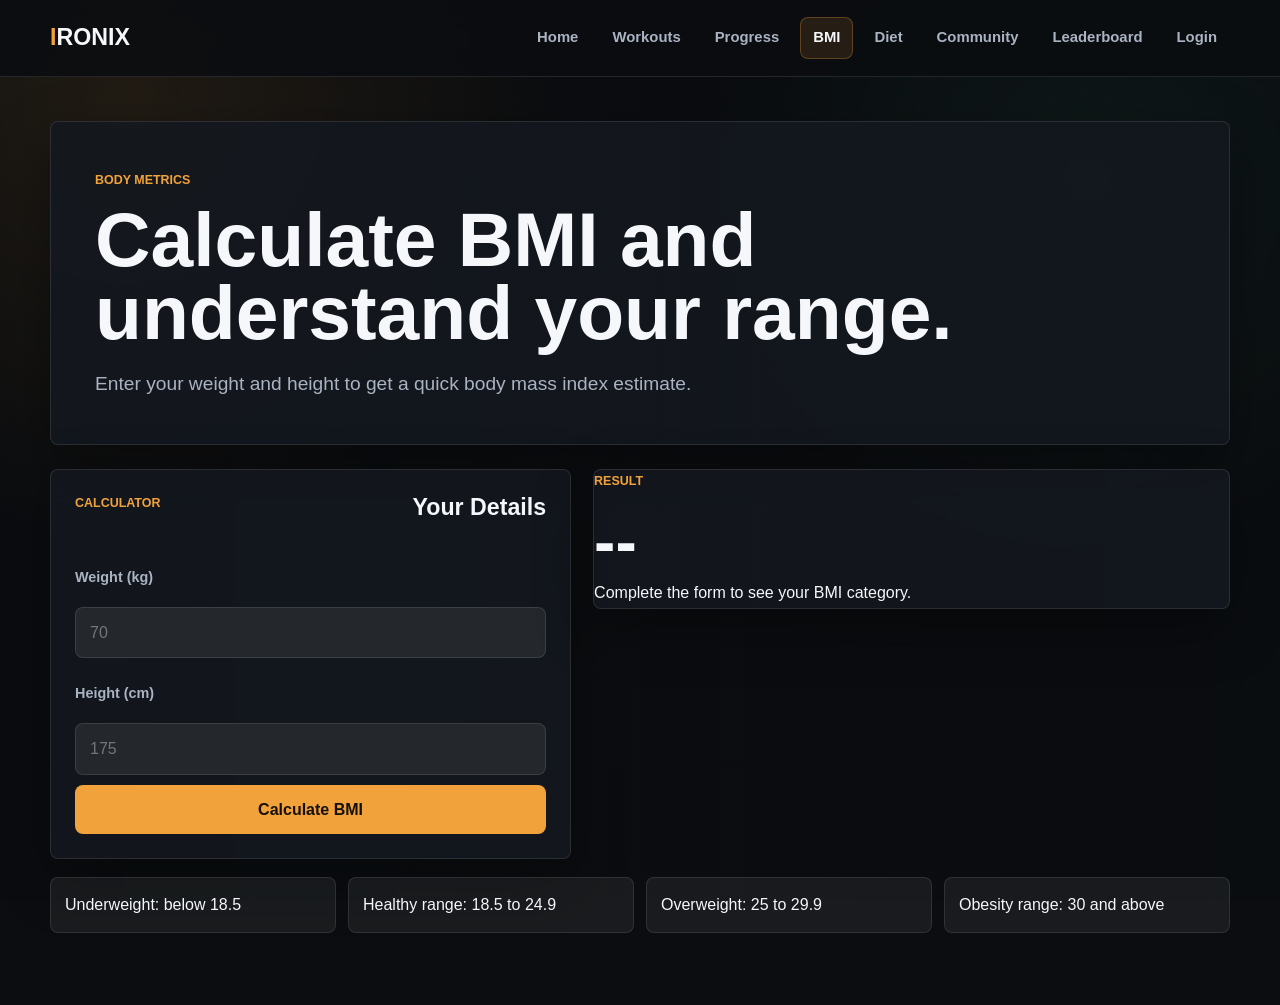
==== bmi.html @ 25ca88ad "Initial Ironix app" ====
<!DOCTYPE html>
<html lang="en">
<head>
  <meta charset="UTF-8">
  <meta name="viewport" content="width=device-width, initial-scale=1.0">
  <title>BMI Calculator - Ironix</title>
  <link rel="stylesheet" href="Css/style.css?v=12">
</head>
<body>
  <header>
    <nav>
      <h1>IRONIX</h1>
      <ul>
        <li><a href="index.html">Home</a></li>
        <li><a href="workouts.php">Workouts</a></li>
        <li><a href="dashboard.php">Progress</a></li>
        <li><a class="active" href="bmi.html">BMI</a></li>
        <li><a href="diet.php">Diet</a></li>
        <li><a href="community.php">Community</a></li>
        <li><a href="leaderboard.php">Leaderboard</a></li>
        <li><a href="login.html">Login</a></li>
      </ul>
    </nav>
  </header>

  <main class="bmi-page">
    <section class="community-hero">
      <div>
        <span class="eyebrow">Body Metrics</span>
        <h2>Calculate BMI and understand your range.</h2>
        <p>Enter your weight and height to get a quick body mass index estimate.</p>
      </div>
    </section>

    <section class="bmi-layout">
      <form class="panel profile-form" id="bmiForm">
        <div class="panel-title">
          <span class="eyebrow">Calculator</span>
          <h3>Your Details</h3>
        </div>

        <label for="weight">Weight (kg)</label>
        <input id="weight" type="number" min="1" step="0.1" placeholder="70" required>

        <label for="height">Height (cm)</label>
        <input id="height" type="number" min="1" step="0.1" placeholder="175" required>

        <button type="submit">Calculate BMI</button>
      </form>

      <section class="panel bmi-result" id="result" aria-live="polite">
        <span class="eyebrow">Result</span>
        <strong>--</strong>
        <p>Complete the form to see your BMI category.</p>
      </section>
    </section>

    <section class="bmi-scale">
      <span>Underweight: below 18.5</span>
      <span>Healthy range: 18.5 to 24.9</span>
      <span>Overweight: 25 to 29.9</span>
      <span>Obesity range: 30 and above</span>
    </section>
  </main>

  <script>
    document.getElementById("bmiForm").addEventListener("submit", event => {
      event.preventDefault();

      const weight = parseFloat(document.getElementById("weight").value);
      const heightCm = parseFloat(document.getElementById("height").value);
      const result = document.getElementById("result");

      if (!weight || !heightCm) {
        result.innerHTML = '<span class="eyebrow">Result</span><strong>--</strong><p>Please enter valid numbers.</p>';
        return;
      }

      const heightM = heightCm / 100;
      const bmi = weight / (heightM * heightM);
      let category = "Healthy range";

      if (bmi < 18.5) category = "Underweight";
      if (bmi >= 25) category = "Overweight";
      if (bmi >= 30) category = "Obesity range";

      result.innerHTML = `<span class="eyebrow">Result</span><strong>${bmi.toFixed(1)}</strong><p>${category}</p>`;
    });
  </script>
</body>
</html>
---- Css/style.css ----
:root {
  --bg: #0b0d10;
  --surface: #14181f;
  --surface-2: #1b2029;
  --line: rgba(255, 255, 255, 0.1);
  --text: #f5f7fb;
  --muted: #aab3c2;
  --accent: #f2a23a;
  --accent-2: #3fb98f;
  --danger: #ff6b6b;
  --shadow: 0 18px 55px rgba(0, 0, 0, 0.35);
}

* {
  box-sizing: border-box;
  margin: 0;
  padding: 0;
}

html {
  scroll-behavior: smooth;
}

body {
  min-height: 100vh;
  background:
    radial-gradient(circle at 10% 10%, rgba(242, 162, 58, 0.16), transparent 30%),
    radial-gradient(circle at 85% 18%, rgba(63, 185, 143, 0.1), transparent 28%),
    var(--bg);
  color: var(--text);
  font-family: Inter, "Segoe UI", Arial, sans-serif;
  font-size: 16px;
  line-height: 1.6;
}

body::before {
  content: "";
  position: fixed;
  inset: 0;
  z-index: -2;
  background-image:
    linear-gradient(90deg, rgba(11, 13, 16, 0.94), rgba(11, 13, 16, 0.72)),
    url("https://images.unsplash.com/photo-1534438327276-14e5300c3a48?auto=format&fit=crop&w=1800&q=80");
  background-size: cover;
  background-position: center;
  opacity: 0.42;
}

a {
  color: inherit;
}

img {
  display: block;
  max-width: 100%;
}

button,
input,
select,
textarea {
  font: inherit;
}

button,
.button-link {
  min-height: 46px;
  border: 0;
  border-radius: 8px;
  background: var(--accent);
  color: #15100a;
  cursor: pointer;
  display: inline-flex;
  align-items: center;
  justify-content: center;
  gap: 8px;
  font-weight: 800;
  padding: 12px 20px;
  text-decoration: none;
  transition: transform 160ms ease, background 160ms ease, box-shadow 160ms ease;
}

button:hover,
.button-link:hover {
  background: #ffc05c;
  box-shadow: 0 10px 26px rgba(242, 162, 58, 0.24);
  transform: translateY(-1px);
}

button:focus-visible,
a:focus-visible,
input:focus-visible,
select:focus-visible,
textarea:focus-visible {
  outline: 3px solid rgba(242, 162, 58, 0.45);
  outline-offset: 3px;
}

header {
  position: sticky;
  top: 0;
  z-index: 20;
  border-bottom: 1px solid var(--line);
  background: rgba(11, 13, 16, 0.88);
  backdrop-filter: blur(16px);
}

nav {
  width: min(1180px, calc(100% - 32px));
  min-height: 76px;
  margin: 0 auto;
  display: flex;
  align-items: center;
  justify-content: space-between;
  gap: 28px;
}

nav h1 {
  color: var(--text);
  font-size: 1.45rem;
  letter-spacing: 0;
  white-space: nowrap;
}

nav h1::first-letter {
  color: var(--accent);
}

nav ul {
  display: flex;
  align-items: center;
  justify-content: flex-end;
  flex-wrap: wrap;
  gap: 8px;
  list-style: none;
}

nav a {
  min-height: 38px;
  border: 1px solid transparent;
  border-radius: 8px;
  color: var(--muted);
  display: inline-flex;
  align-items: center;
  justify-content: center;
  padding: 8px 12px;
  text-decoration: none;
  font-size: 0.93rem;
  font-weight: 700;
  white-space: nowrap;
  transition: color 160ms ease, background 160ms ease, border-color 160ms ease;
}

nav a:hover,
nav a.active {
  border-color: rgba(242, 162, 58, 0.28);
  background: rgba(242, 162, 58, 0.12);
  color: var(--text);
}

nav a.signup-tab {
  background: var(--text);
  color: #101216;
}

main,
.hero,
.dashboard {
  width: min(1180px, calc(100% - 32px));
  margin: 0 auto;
}

.hero {
  min-height: calc(100vh - 76px);
  display: grid;
  align-items: center;
  padding: 72px 0;
}

.hero-text {
  max-width: 760px;
}

.hero-text h2,
.auth-copy h2,
.community-hero h2,
.diet-hero h2,
.workout-hero-panel h2,
.progress-hero h2,
.profile-hero h2 {
  max-width: 900px;
  font-size: clamp(2.25rem, 6vw, 5.4rem);
  line-height: 0.95;
  letter-spacing: 0;
}

.hero-text p,
.auth-copy p,
.community-hero p,
.diet-hero p,
.workout-hero-panel p,
.progress-hero p,
.profile-hero p {
  max-width: 680px;
  margin-top: 20px;
  color: var(--muted);
  font-size: clamp(1rem, 2vw, 1.2rem);
}

.hero-actions {
  display: flex;
  flex-wrap: wrap;
  gap: 12px;
  margin-top: 32px;
}

.button-link.secondary {
  border: 1px solid var(--line);
  background: rgba(255, 255, 255, 0.08);
  color: var(--text);
}

.eyebrow {
  color: var(--accent);
  display: inline-block;
  font-size: 0.78rem;
  font-weight: 900;
  letter-spacing: 0;
  margin-bottom: 12px;
  text-transform: uppercase;
}

.panel,
.auth-panel,
.workout-hero-panel,
.community-hero,
.diet-hero,
.profile-hero,
.progress-hero,
.locked-panel {
  border: 1px solid var(--line);
  border-radius: 8px;
  background: rgba(20, 24, 31, 0.88);
  box-shadow: var(--shadow);
}

.auth-page,
.community-page,
.leaderboard-page,
.diet-page,
.profile-page,
.workouts-shell,
.locked-page {
  padding: 44px 0 72px;
}

.locked-page {
  min-height: calc(100vh - 76px);
  display: grid;
  place-items: center;
}

.locked-panel {
  max-width: 620px;
  padding: clamp(24px, 5vw, 44px);
}

.locked-panel h2 {
  font-size: clamp(2rem, 5vw, 3.4rem);
  line-height: 1;
}

.locked-panel p {
  color: var(--muted);
  margin: 16px 0 24px;
}

.auth-panel {
  display: grid;
  grid-template-columns: minmax(0, 0.9fr) minmax(320px, 1.1fr);
  gap: 28px;
  padding: clamp(24px, 5vw, 48px);
}

.auth-forms,
.profile-layout,
.workouts-layout {
  display: grid;
  grid-template-columns: repeat(2, minmax(0, 1fr));
  gap: 22px;
}

.auth-box,
.profile-form,
.workout-entry-panel,
.workout-summary,
.workout-list-panel,
.progress-recent,
.leaderboard-panel,
.food-detail-panel {
  padding: 24px;
}

.login-box {
  width: 100%;
  text-align: left;
}

.auth-box h3,
.panel-title h3,
.section-title h3,
.food-detail-panel h3 {
  font-size: 1.45rem;
  line-height: 1.2;
}

.auth-note,
.signup-benefits,
.picker-head p,
.empty-state {
  color: var(--muted);
}

.signup-benefits {
  margin: 16px 0 0 18px;
}

input,
select,
textarea {
  width: 100%;
  min-height: 46px;
  border: 1px solid var(--line);
  border-radius: 8px;
  background: rgba(255, 255, 255, 0.08);
  color: var(--text);
  margin-top: 8px;
  padding: 12px 14px;
}

select option {
  background: #151923;
  color: var(--text);
}

label {
  color: var(--muted);
  display: block;
  font-size: 0.9rem;
  font-weight: 800;
  margin-top: 14px;
}

.auth-box button,
.profile-form button,
.workout-form button,
.community-search button,
.diet-controls button {
  width: 100%;
}

.auth-box p[id],
.form-message {
  min-height: 24px;
  color: var(--accent-2);
  margin-top: 14px;
}

.workout-hero-panel,
.community-hero,
.diet-hero,
.profile-hero,
.progress-hero {
  display: flex;
  align-items: center;
  justify-content: space-between;
  gap: 24px;
  margin-bottom: 24px;
  padding: clamp(24px, 5vw, 44px);
}

.hero-stat-strip {
  display: grid;
  gap: 10px;
  min-width: 190px;
}

.hero-stat-strip span,
.community-stats span,
.workout-metrics span {
  border: 1px solid var(--line);
  border-radius: 8px;
  background: rgba(255, 255, 255, 0.06);
  color: var(--muted);
  padding: 8px 10px;
  font-size: 0.88rem;
  font-weight: 700;
}

.workouts-layout {
  grid-template-columns: minmax(300px, 0.88fr) minmax(0, 1.12fr);
  align-items: start;
}

.workout-form,
.profile-form {
  display: grid;
  gap: 10px;
}

.form-pair,
.diet-controls,
.community-search {
  display: grid;
  grid-template-columns: repeat(2, minmax(0, 1fr));
  gap: 14px;
}

.form-field.full-field {
  grid-column: 1 / -1;
}

.exercise-picker {
  margin-top: 24px;
}

.exercise-tabs,
.exercise-options {
  display: flex;
  flex-wrap: wrap;
  gap: 8px;
  margin-top: 12px;
}

.exercise-tabs button,
.exercise-options button {
  min-height: 36px;
  border: 1px solid var(--line);
  background: rgba(255, 255, 255, 0.08);
  color: var(--text);
  padding: 8px 11px;
  font-size: 0.86rem;
}

.exercise-tabs button.active,
.exercise-options button:hover {
  border-color: rgba(242, 162, 58, 0.35);
  background: rgba(242, 162, 58, 0.16);
}

.summary-cards,
.stats,
.community-grid,
.food-grid {
  display: grid;
  grid-template-columns: repeat(auto-fit, minmax(210px, 1fr));
  gap: 16px;
}

.summary-card,
.stat-card,
.community-card,
.food-card {
  border: 1px solid var(--line);
  border-radius: 8px;
  background: rgba(255, 255, 255, 0.07);
  padding: 20px;
}

.summary-card {
  display: grid;
  gap: 4px;
}

.summary-card span,
.stat-card h3,
.community-card p,
.food-card span {
  color: var(--muted);
}

.summary-card strong,
.stat-card p {
  font-size: clamp(1.45rem, 3vw, 2rem);
  line-height: 1.1;
}

.card-mark {
  color: var(--accent);
  font-weight: 900;
}

.workout-main-column,
.profile-progress {
  display: grid;
  gap: 18px;
}

.workout-list {
  display: grid;
  gap: 12px;
  list-style: none;
  margin-top: 18px;
}

.workout-item {
  border: 1px solid var(--line);
  border-radius: 8px;
  background: rgba(255, 255, 255, 0.06);
  display: grid;
  grid-template-columns: minmax(0, 1fr) auto auto;
  align-items: center;
  gap: 14px;
  padding: 14px;
}

.workout-info {
  min-width: 0;
}

.workout-info strong {
  display: block;
  overflow-wrap: anywhere;
}

.workout-info small {
  color: var(--muted);
}

.workout-metrics {
  display: flex;
  flex-wrap: wrap;
  gap: 8px;
  justify-content: flex-end;
}

.delete-workout {
  min-height: 38px;
  background: rgba(255, 107, 107, 0.14);
  color: #ffd7d7;
  padding: 8px 12px;
}

.delete-workout:hover {
  background: rgba(255, 107, 107, 0.26);
  box-shadow: none;
}

.section-title,
.panel-title {
  display: flex;
  align-items: flex-start;
  justify-content: space-between;
  gap: 16px;
  margin-bottom: 16px;
}

.section-title > span {
  color: var(--muted);
  font-weight: 800;
}

.dashboard {
  padding: 44px 0 72px;
}

.progress-page .stats,
.profile-progress .stats {
  margin-bottom: 0;
}

.profile-hero {
  justify-content: flex-start;
}

.profile-avatar {
  width: 96px;
  height: 96px;
  border: 2px solid rgba(242, 162, 58, 0.4);
  border-radius: 50%;
  background: linear-gradient(135deg, rgba(242, 162, 58, 0.28), rgba(63, 185, 143, 0.22));
  display: grid;
  flex: 0 0 auto;
  place-items: center;
  overflow: hidden;
}

.profile-avatar span {
  font-size: 2.2rem;
  font-weight: 900;
}

.profile-avatar img {
  width: 100%;
  height: 100%;
  object-fit: cover;
}

.small-avatar {
  width: 58px;
  height: 58px;
  margin-bottom: 14px;
}

.small-avatar span {
  font-size: 1.35rem;
}

.community-search,
.diet-controls {
  align-items: end;
  margin-bottom: 20px;
}

.community-card h3,
.food-card strong {
  display: block;
  font-size: 1.15rem;
  line-height: 1.2;
  overflow-wrap: anywhere;
}

.community-stats {
  display: flex;
  flex-wrap: wrap;
  gap: 8px;
  margin-top: 16px;
}

.leaderboard-panel {
  overflow-x: auto;
}

.leaderboard-row {
  min-width: 680px;
  display: grid;
  grid-template-columns: 80px 1.3fr 1.2fr 110px 170px;
  gap: 14px;
  align-items: center;
  border-bottom: 1px solid var(--line);
  padding: 14px 0;
}

.leaderboard-row:last-child {
  border-bottom: 0;
}

.leaderboard-head {
  color: var(--muted);
  font-size: 0.85rem;
  font-weight: 900;
  text-transform: uppercase;
}

.food-grid {
  margin-bottom: 20px;
}

.food-card {
  min-height: 150px;
  background: rgba(255, 255, 255, 0.07);
  color: var(--text);
  display: grid;
  justify-items: start;
  text-align: left;
}

.food-card p {
  color: var(--muted);
}

.food-macro-grid,
.bmi-scale {
  display: grid;
  grid-template-columns: repeat(auto-fit, minmax(120px, 1fr));
  gap: 12px;
  margin-top: 18px;
}

.food-macro-grid strong,
.bmi-scale span {
  border: 1px solid var(--line);
  border-radius: 8px;
  background: rgba(255, 255, 255, 0.06);
  padding: 14px;
}

.food-macro-grid span {
  color: var(--muted);
  display: block;
  font-size: 0.85rem;
}

.bmi-page {
  padding: 44px 0 72px;
}

.bmi-layout {
  display: grid;
  grid-template-columns: minmax(300px, 0.9fr) minmax(0, 1.1fr);
  gap: 22px;
  align-items: start;
}

.bmi-result {
  min-height: 140px;
  display: grid;
  gap: 6px;
  align-content: center;
}

.bmi-result strong {
  font-size: clamp(2rem, 6vw, 4rem);
  line-height: 1;
}

.empty-state {
  border: 1px dashed var(--line);
  border-radius: 8px;
  padding: 18px;
  text-align: center;
}

@media (max-width: 900px) {
  nav {
    align-items: flex-start;
    flex-direction: column;
    gap: 12px;
    padding: 14px 0;
  }

  nav ul {
    justify-content: flex-start;
    width: 100%;
  }

  nav a {
    min-height: 36px;
    padding: 7px 10px;
    font-size: 0.88rem;
  }

  .auth-panel,
  .auth-forms,
  .profile-layout,
  .workouts-layout,
  .bmi-layout {
    grid-template-columns: 1fr;
  }

  .workout-hero-panel,
  .community-hero,
  .diet-hero,
  .profile-hero,
  .progress-hero {
    align-items: flex-start;
    flex-direction: column;
  }

  .workout-item {
    grid-template-columns: 1fr;
  }

  .workout-metrics {
    justify-content: flex-start;
  }
}

@media (max-width: 620px) {
  main,
  .hero,
  .dashboard,
  nav {
    width: min(100% - 24px, 1180px);
  }

  .hero {
    min-height: auto;
    padding: 54px 0;
  }

  .hero-actions,
  .form-pair,
  .diet-controls,
  .community-search {
    grid-template-columns: 1fr;
  }

  .hero-actions {
    display: grid;
  }

  .auth-box,
  .profile-form,
  .workout-entry-panel,
  .workout-summary,
  .workout-list-panel,
  .progress-recent,
  .leaderboard-panel,
  .food-detail-panel {
    padding: 18px;
  }
}
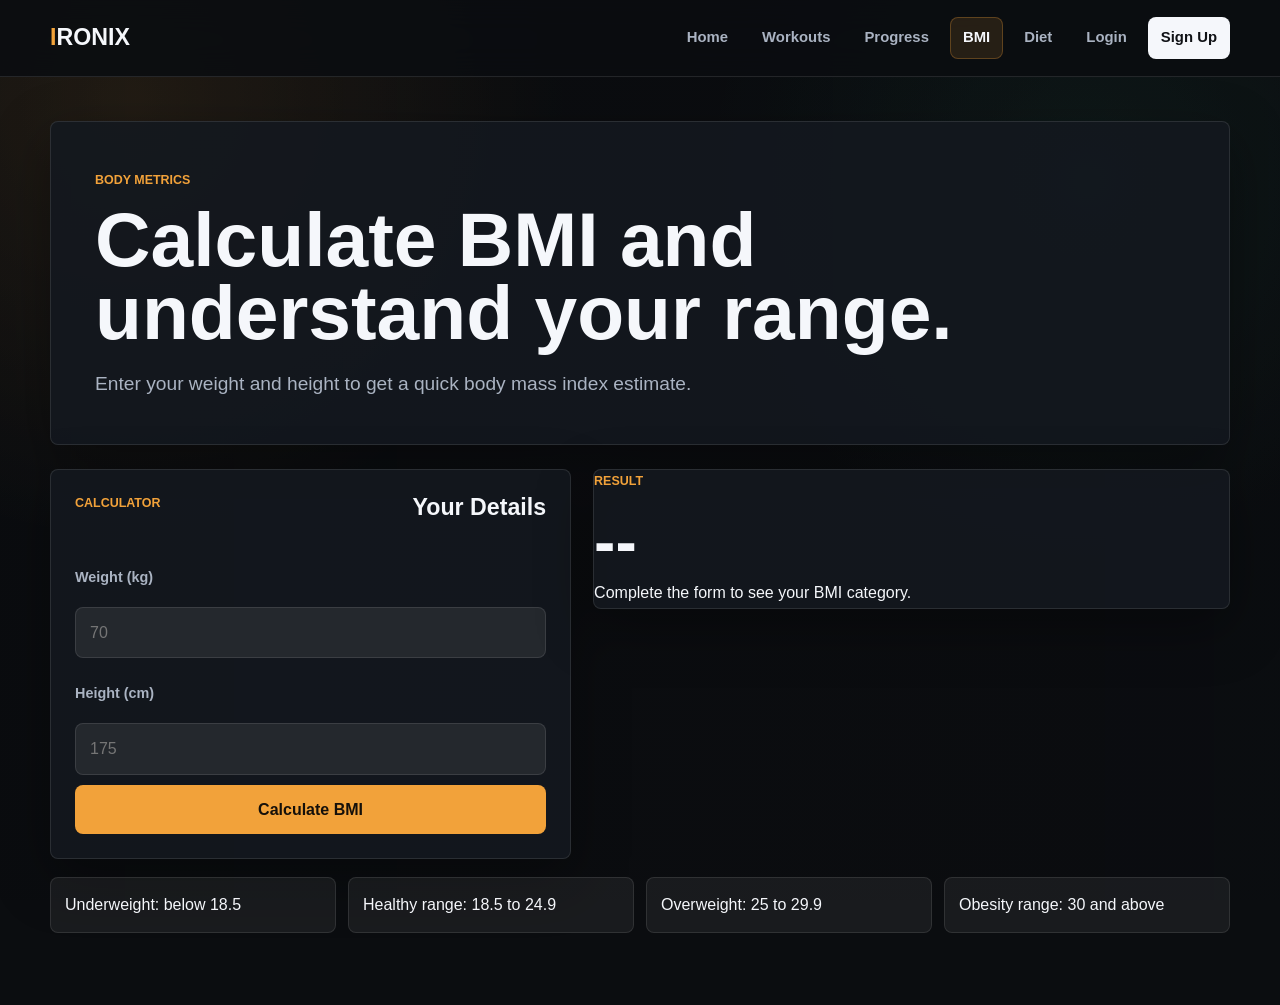
==== commit c1b1e071: "Publish static Ironix preview" ====
--- a/bmi.html
+++ b/bmi.html
@@ -3,8 +3,8 @@
 <head>
   <meta charset="UTF-8">
   <meta name="viewport" content="width=device-width, initial-scale=1.0">
-  <title>BMI Calculator - Ironix</title>
-  <link rel="stylesheet" href="Css/style.css?v=12">
+  <title>BMI Calculator - IRONIX</title>
+  <link rel="stylesheet" href="Css/style.css?v=16">
 </head>
 <body>
   <header>
@@ -12,13 +12,12 @@
       <h1>IRONIX</h1>
       <ul>
         <li><a href="index.html">Home</a></li>
-        <li><a href="workouts.php">Workouts</a></li>
-        <li><a href="dashboard.php">Progress</a></li>
+        <li><a href="workouts.html">Workouts</a></li>
+        <li><a href="dashboard.html">Progress</a></li>
         <li><a class="active" href="bmi.html">BMI</a></li>
-        <li><a href="diet.php">Diet</a></li>
-        <li><a href="community.php">Community</a></li>
-        <li><a href="leaderboard.php">Leaderboard</a></li>
+        <li><a href="diet.html">Diet</a></li>
         <li><a href="login.html">Login</a></li>
+        <li><a class="signup-tab" href="login.html#signup">Sign Up</a></li>
       </ul>
     </nav>
   </header>
--- a/Css/style.css
+++ b/Css/style.css
@@ -80,6 +80,17 @@
   transition: transform 160ms ease, background 160ms ease, box-shadow 160ms ease;
 }
 
+.secondary-button {
+  border: 1px solid var(--line);
+  background: rgba(255, 255, 255, 0.08);
+  color: var(--text);
+}
+
+button.secondary-button:hover {
+  background: rgba(255, 255, 255, 0.14);
+  box-shadow: none;
+}
+
 button:hover,
 .button-link:hover {
   background: #ffc05c;
@@ -130,9 +141,12 @@
   display: flex;
   align-items: center;
   justify-content: flex-end;
-  flex-wrap: wrap;
+  flex-wrap: nowrap;
   gap: 8px;
   list-style: none;
+  min-width: 0;
+  overflow-x: auto;
+  scrollbar-width: thin;
 }
 
 nav a {
@@ -254,6 +268,10 @@
   padding: 44px 0 72px;
 }
 
+[hidden] {
+  display: none !important;
+}
+
 .locked-page {
   min-height: calc(100vh - 76px);
   display: grid;
@@ -402,6 +420,281 @@
   align-items: start;
 }
 
+.setup-planner-grid {
+  display: grid;
+  grid-template-columns: minmax(0, 1.4fr) minmax(260px, 0.6fr);
+  gap: 18px;
+  align-items: start;
+  margin-bottom: 22px;
+}
+
+.onboarding-panel {
+  margin-bottom: 22px;
+  padding: 24px;
+}
+
+.onboarding-grid {
+  display: grid;
+  grid-template-columns: repeat(3, minmax(0, 1fr));
+  gap: 14px;
+}
+
+.compact-grid {
+  grid-template-columns: repeat(2, minmax(0, 1fr));
+}
+
+.planner-nav {
+  display: flex;
+  flex-wrap: wrap;
+  gap: 10px;
+  margin-bottom: 22px;
+}
+
+.planner-nav a {
+  min-height: 40px;
+  border: 1px solid var(--line);
+  border-radius: 8px;
+  background: rgba(255, 255, 255, 0.08);
+  color: var(--text);
+  display: inline-flex;
+  align-items: center;
+  padding: 8px 12px;
+  text-decoration: none;
+  font-weight: 800;
+}
+
+.planner-layout {
+  display: grid;
+  grid-template-columns: 1fr;
+  gap: 18px;
+  align-items: start;
+  margin-bottom: 22px;
+}
+
+.planner-controls,
+.exercise-browser,
+.calendar-panel,
+.recommendation-panel,
+.exercise-detail {
+  padding: 24px;
+}
+
+.category-tabs {
+  display: grid;
+  gap: 8px;
+  margin-bottom: 16px;
+}
+
+.category-tabs button {
+  min-height: 40px;
+  border: 1px solid var(--line);
+  background: rgba(255, 255, 255, 0.08);
+  color: var(--text);
+  justify-content: flex-start;
+  padding: 9px 12px;
+}
+
+.category-tabs button.active {
+  border-color: rgba(242, 162, 58, 0.45);
+  background: rgba(242, 162, 58, 0.16);
+}
+
+.exercise-card-grid {
+  display: grid;
+  grid-template-columns: repeat(auto-fill, minmax(220px, 1fr));
+  gap: 14px;
+}
+
+.exercise-card {
+  border: 1px solid var(--line);
+  border-radius: 8px;
+  background: rgba(255, 255, 255, 0.07);
+  overflow: hidden;
+}
+
+.exercise-card-diagram {
+  width: 100%;
+  aspect-ratio: 4 / 3;
+  background: rgba(255, 255, 255, 0.06);
+  display: grid;
+  place-items: center;
+}
+
+.exercise-card-content {
+  display: grid;
+  gap: 7px;
+  padding: 14px;
+}
+
+.exercise-card span,
+.exercise-card p,
+.plan-day span,
+.plan-day p,
+.calendar-day p {
+  color: var(--muted);
+}
+
+.exercise-card h4,
+.plan-day h4,
+.calendar-day h4 {
+  font-size: 1rem;
+  line-height: 1.25;
+}
+
+.exercise-card button {
+  min-height: 38px;
+  padding: 8px 10px;
+}
+
+.exercise-detail {
+  display: grid;
+  grid-template-columns: minmax(280px, 0.85fr) minmax(0, 1fr);
+  gap: 22px;
+  margin-bottom: 22px;
+}
+
+.exercise-demo-media {
+  min-height: 300px;
+}
+
+.anatomy-panel {
+  display: grid;
+  gap: 12px;
+}
+
+.anatomy-svg {
+  width: 100%;
+  border-radius: 8px;
+}
+
+.anatomy-large {
+  min-height: 300px;
+}
+
+.anatomy-card {
+  min-height: 150px;
+}
+
+.anatomy-bg {
+  fill: #050607;
+}
+
+.body-line {
+  fill: none;
+  stroke: rgba(255, 255, 255, 0.72);
+  stroke-linecap: round;
+  stroke-linejoin: round;
+  stroke-width: 7;
+}
+
+.muscle {
+  fill: rgba(255, 255, 255, 0.09);
+  stroke: rgba(255, 255, 255, 0.22);
+  stroke-width: 2;
+}
+
+.muscle.is-target {
+  fill: rgba(242, 162, 58, 0.92);
+  filter: drop-shadow(0 0 8px rgba(242, 162, 58, 0.35));
+  stroke: rgba(255, 225, 176, 0.9);
+}
+
+.motion-line {
+  fill: none;
+  stroke: rgba(63, 185, 143, 0.9);
+  stroke-dasharray: 8 7;
+  stroke-linecap: round;
+  stroke-width: 4;
+}
+
+.muscle-target-note {
+  border: 1px solid var(--line);
+  border-radius: 8px;
+  background: rgba(255, 255, 255, 0.06);
+  padding: 12px;
+}
+
+.muscle-target-note span {
+  color: var(--muted);
+  display: block;
+  font-size: 0.82rem;
+  font-weight: 800;
+}
+
+.muscle-target-note strong {
+  display: block;
+  font-size: 1.2rem;
+}
+
+.anatomy-diagram-placeholder {
+  border: 1px dashed var(--line);
+  border-radius: 8px;
+  color: var(--muted);
+  display: grid;
+  min-height: 260px;
+  place-items: center;
+}
+
+.exercise-detail h3 {
+  font-size: clamp(1.6rem, 3vw, 2.4rem);
+  line-height: 1;
+}
+
+.exercise-detail p {
+  color: var(--muted);
+  margin: 12px 0;
+}
+
+.exercise-detail ol {
+  display: grid;
+  gap: 8px;
+  margin: 14px 0 0 20px;
+}
+
+.detail-actions {
+  display: flex;
+  flex-wrap: wrap;
+  gap: 10px;
+  margin-top: 18px;
+}
+
+.calendar-grid,
+.recommended-plan {
+  display: grid;
+  gap: 12px;
+}
+
+.calendar-grid {
+  grid-template-columns: repeat(auto-fit, minmax(180px, 1fr));
+}
+
+.calendar-day,
+.plan-day {
+  border: 1px solid var(--line);
+  border-radius: 8px;
+  background: rgba(255, 255, 255, 0.06);
+  padding: 14px;
+}
+
+.calendar-day ul,
+.plan-day ul {
+  display: grid;
+  gap: 6px;
+  margin: 10px 0 12px 18px;
+}
+
+.calendar-day li,
+.plan-day li {
+  color: var(--muted);
+}
+
+.calendar-day button,
+.plan-day button {
+  min-height: 36px;
+  padding: 8px 10px;
+  width: 100%;
+}
+
 .workout-form,
 .profile-form {
   display: grid;
@@ -661,12 +954,49 @@
   background: rgba(255, 255, 255, 0.07);
   color: var(--text);
   display: grid;
+  gap: 10px;
   justify-items: start;
+  overflow: hidden;
+  padding: 0;
   text-align: left;
 }
 
+.food-card-image {
+  width: 100%;
+  aspect-ratio: 4 / 3;
+  background: rgba(255, 255, 255, 0.06);
+  object-fit: cover;
+}
+
+.food-card span,
+.food-card strong,
 .food-card p {
-  color: var(--muted);
+  padding-inline: 18px;
+}
+
+.food-card p {
+  padding-bottom: 18px;
+}
+
+.food-card p {
+  color: var(--muted);
+}
+
+.food-detail-image {
+  width: 100%;
+  max-height: 360px;
+  border-radius: 8px;
+  margin-bottom: 18px;
+  object-fit: cover;
+}
+
+.food-credit {
+  color: var(--muted);
+  display: inline-block;
+  font-size: 0.82rem;
+  margin-top: 14px;
+  text-decoration: underline;
+  text-underline-offset: 3px;
 }
 
 .food-macro-grid,
@@ -744,8 +1074,15 @@
   .auth-forms,
   .profile-layout,
   .workouts-layout,
+  .setup-planner-grid,
+  .planner-layout,
+  .exercise-detail,
   .bmi-layout {
     grid-template-columns: 1fr;
+  }
+
+  .onboarding-grid {
+    grid-template-columns: repeat(2, minmax(0, 1fr));
   }
 
   .workout-hero-panel,
@@ -781,6 +1118,8 @@
 
   .hero-actions,
   .form-pair,
+  .onboarding-grid,
+  .exercise-demo-media,
   .diet-controls,
   .community-search {
     grid-template-columns: 1fr;
@@ -797,7 +1136,13 @@
   .workout-list-panel,
   .progress-recent,
   .leaderboard-panel,
-  .food-detail-panel {
+  .food-detail-panel,
+  .planner-controls,
+  .exercise-browser,
+  .calendar-panel,
+  .recommendation-panel,
+  .exercise-detail,
+  .onboarding-panel {
     padding: 18px;
   }
 }
